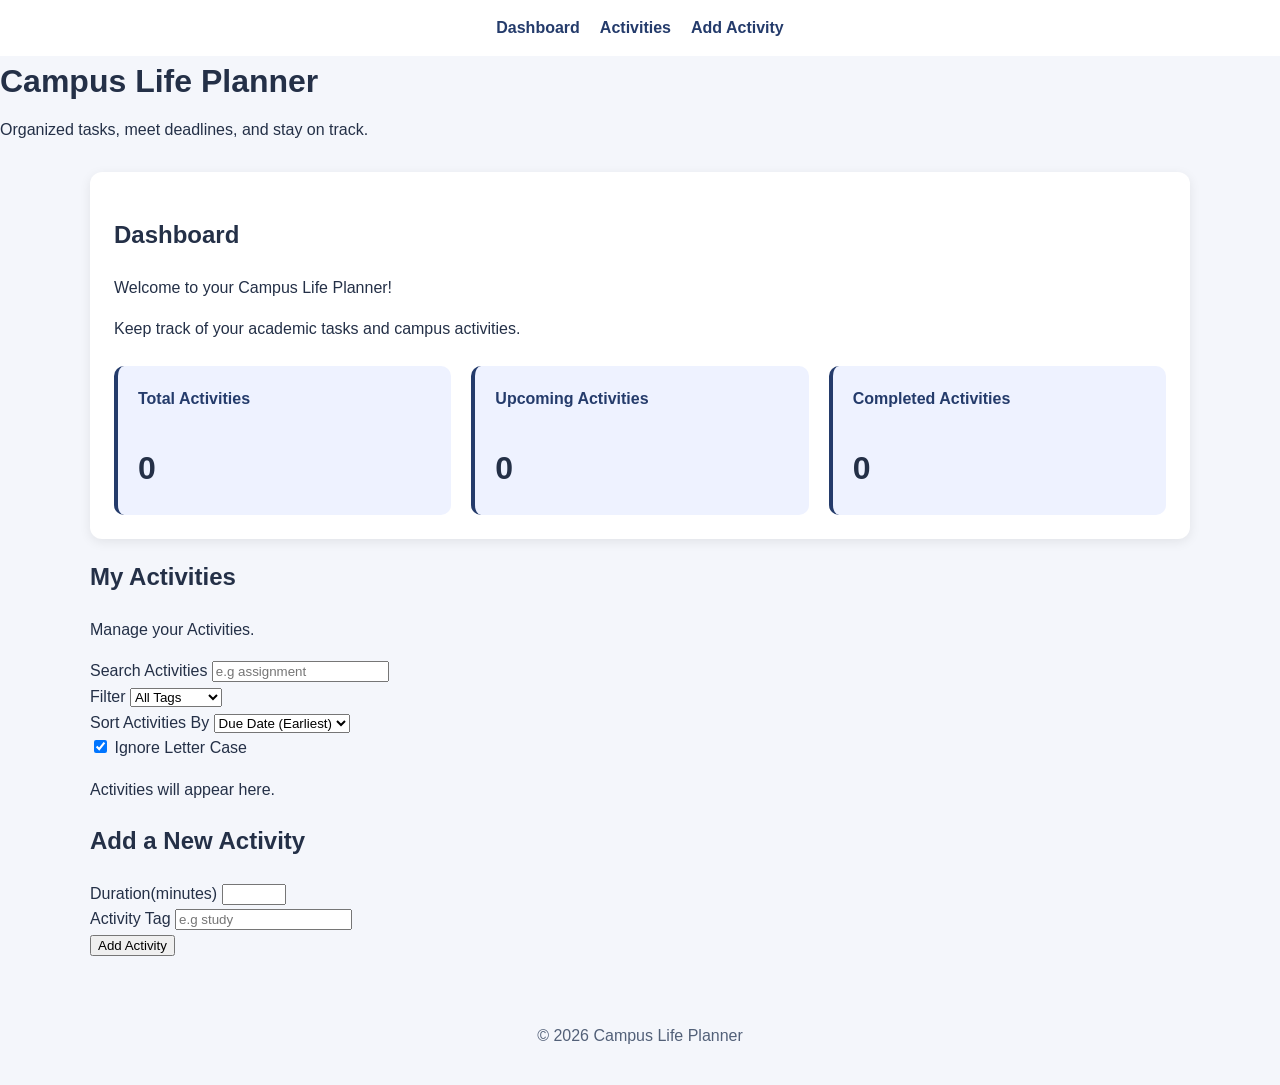
==== index.html @ 1c4ac727 "feat: add planner structure and Javascript foundation" ====
<!DOCTYPE html>
<html lang="en">
    <head>
    <meta charset="UTF-8">
    <meta name="viewport" content="width=device-width, initial-scale=1.0">
    <meta name="description" content="Campus Life Planner helps students organize tasks, deadlines, and campus events.">
    <title>Campus Life Planner</title>
<link rel="stylesheet" href="styles/style.css">
</head>
<body>
    <a class="skip-link" href="#main-content">Skip to the main content</a>
    <nav aria-label="Main navigation">
        <a href="#dashboard">Dashboard</a>
        <a href="#activities">Activities</a>
        <a href="#add-activity">Add Activity</a>
    </nav>
    <header>
        <h1>Campus Life Planner</h1>
        <p>Organized tasks, meet deadlines, and stay on track. </p>
    </header>
<main id="main-content">
    <section id="dashboard">
        <h2>Dashboard</h2>
        <p>Welcome to your Campus Life Planner!</p>
        <p>Keep track of your academic tasks and campus activities.</p>
   <div class="stats-container">
    <article class="stat-card">
<h3>Total Activities</h3>
<p id="total-activities">0</p>
    </article>
    <article class ="stat-card">
        <h3>Upcoming Activities</h3>
        <p id="upcoming-activities">0</p>
    </article>
    <article class="stat-card">
        <h3>Completed Activities</h3>
        <p id="completed-activities">0</p>
    </article>
   </div>
    </section>
    <section id="activities">
        <h2>My Activities</h2>
        <p>Manage your Activities.</p>
        <div class="activity-controls">
            <div class="form-group">
                <label for ="search-input">Search Activities</label>
                <input type="search" id="search-input" placeholder="e.g assignment">
            </div>
            <div class="form-group">
                <label for="tag-filter">Filter</label>
                <select id="tag-filter">
                    <option value="">All Tags</option>
                    <option value="Study">Study</option>
                    <option value="Assignment">Assignment</option>
                    <option value="Event">Event</option>
                    <option value="Personal">Personal</option>
                </select>
            </div>
            <div class="form-group">
                <label for="sort-by">Sort Activities By</label>
                <select id="sort-by">
                    <option value="dueDate-asc">Due Date (Earliest)</option>
                    <option value="dueDate-desc">Due Date(Latest)</option>
                    <option value="title-asc">Title(A-Z)</option>
                    <option value="title-desc">Title(Z-A)</option>
                    <option value="duration-asc">Duration(Shortest)</option>
                    <option value="duration-desc">Duration(Longest)</option>
                </select>
            </div>
            <div class="form-group">
                <input type="checkbox" id="case-insensitive" checked
>
            <label for="case-insensitive">Ignore Letter Case</label> 
           </div>
           <div id="search-status" role="status" aria-live="polite"></div>
        </div>
        <div class="activities-list">
            <p>Activities will appear here.</p>
        </div>
    </section>
       <section id="add-activity">
                <h2> Add a New Activity</h2>
<form id="activity-form">
    <div class="form-group">
        <label for="duration">Duration(minutes)</label>
        <input type="number" id="duration" name="duration" min="1" max="1440" step="1" required>
    </div>
    <div class="form-group">
        <label for="tag">Activity Tag</label>
        <input type="text" id="tag" name="tag" placeholder="e.g study" required>
    </div>
    <button type="submit">Add Activity</button>
</form>
</main>
<footer>
<p>&copy; 2026 Campus Life Planner</p>
</footer>
<script type="module" src="scripts/main.js"></script>
</body>
</html>
---- styles/style.css ----
*{
    box-sizing:border-box;
}
body{
    margin:0;
font-family:Arial,sans-serif;
background-color:#f4f6fb;
color:#243047;
line-height:1.6;
}
 header h1{
    margin:0 0 10px;
    font-size:2rem;
 }
 header p{
    margin:0;
 }
  main {
    width:90%;
    max-width:1100px;
    margin:30px auto;
  }
  #dashboard {
    background-color:white;
    padding:24px;
    border-radius:12px;
    box-shadow:0 3px 12px rgba(0,0,0,0.08);
  }
   footer{
    text-align:center;
    padding:20px;
    color:#526078;
   }
   .stats-container{
    display:flex;
    flex-wrap:wrap;
    gap:20px;
    margin-top:24px;
   }
   .stat-card{
    flex:1 1 200px;
    background-color:#eef2ff;
    padding:20px;
    border-radius:10px;
    border-left:4px solid #243b6b;
    transition:transform 0.2s ease,box-shadow 0.2s ease;
   }
   .stat-card:hover {
    transform:translateY(-3px);
    box-shadow:0 5px 12px rgba(0,0,0,0,0.1);
   }
   .stat-card h3{
    margin-top:0;
    font-size:1rem;
    color:#243b6b;
   }
   .stat-card p{
    margin-bottom:0;
    font-size:2rem;
    font-weight:bold;
   }
   nav{
    display:flex;
    flex-wrap:wrap;
    justify-content:center;
    gap:20px;
    padding:15px;
    background-color:#ffffff;
   }
   nav a{
    color:#243b6b;
    text-decoration:none;
    font-weight:bold;
   }
   nav a:hover,
   nav a:focus{
    text-decoration:underline;
   }
   .skip-link{
    position:absolute;
    top:-100px;
    left:10px;
    background-color:#243b6b;
    color:#ffffff;
    padding:10px 15px;
    z-index:1000px;
   }
   .skip-link:focus{
    top:10px;
   }
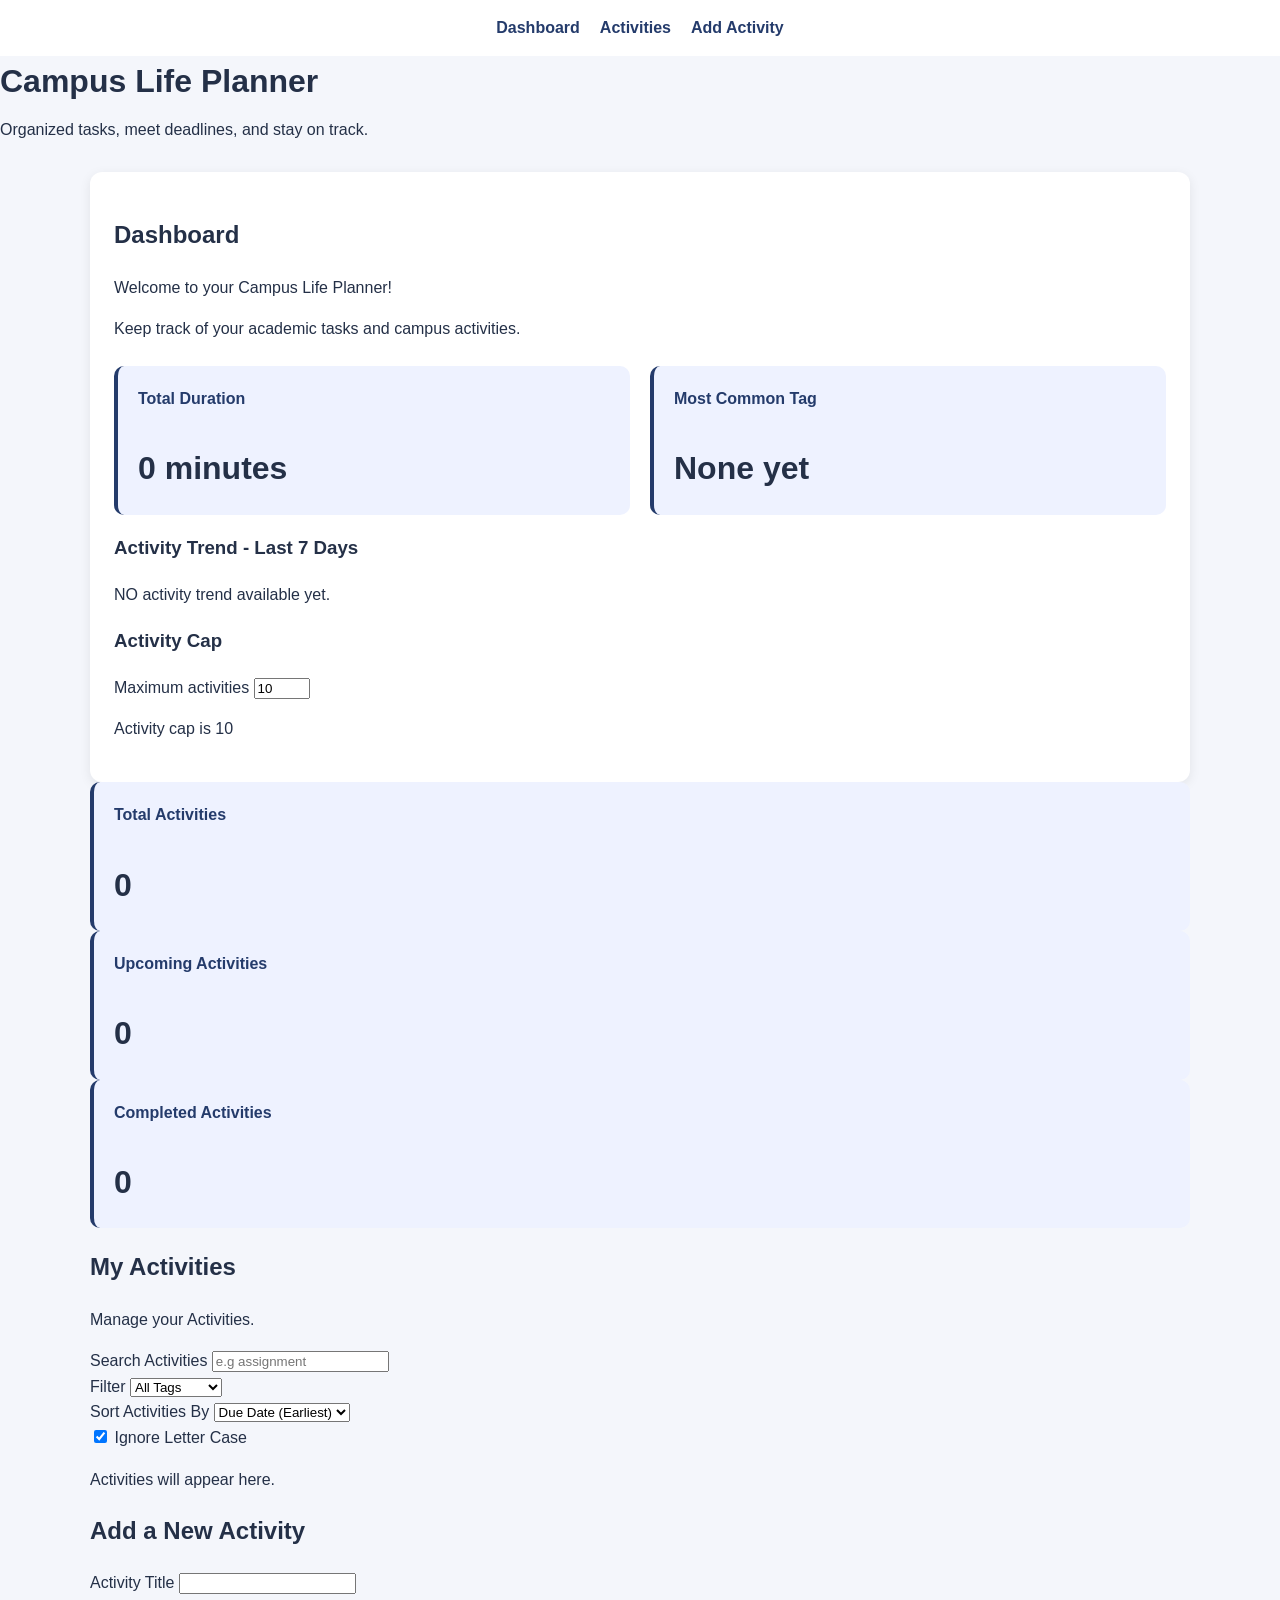
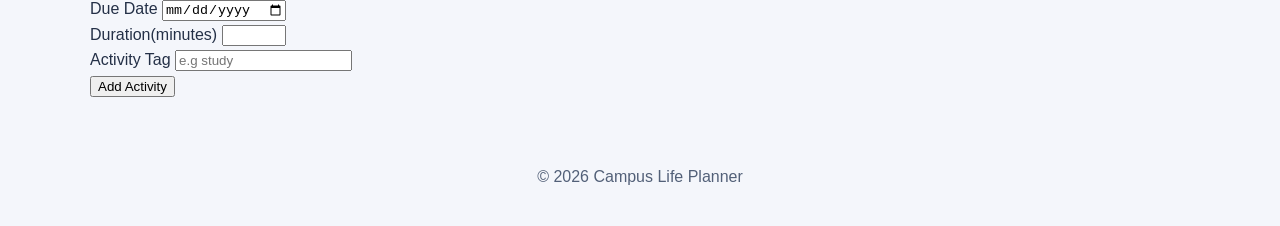
==== commit 2e47bc6c: "feat:add dashboard statistics and activity cap" ====
--- a/index.html
+++ b/index.html
@@ -24,6 +24,30 @@
         <p>Welcome to your Campus Life Planner!</p>
         <p>Keep track of your academic tasks and campus activities.</p>
    <div class="stats-container">
+    <article class="stat-card">
+        <h3>Total Duration</h3>
+        <p id="total-duration">0 minutes</p>
+    </article>
+    <article class="stat-card">
+        <h3>Most Common Tag</h3>
+<p id="top-tag">None yet</p>
+    </article>
+    </div>
+    <div class="trend-card">
+        <h3>Activity Trend - Last 7 Days</h3>
+        <p id="weekly-trend">NO activity trend available yet.</p>
+    </div>
+    <div class="cap-card">
+        <h3>Activity Cap</h3>
+        <div class="form-group">
+            <label for="activity-cap">Maximum activities</label>
+            <input type="number"  id="activity-cap" min="1" max="100" step="1" value="10">
+        </div>
+        <p id="cap-status" role="status" aria-live="polite">Activity cap is 10</p>
+        <p id="cap-alert" role="alert" aria-live="assertive" hidden></p>
+    </div>
+    </section>
+
     <article class="stat-card">
 <h3>Total Activities</h3>
 <p id="total-activities">0</p>
@@ -82,6 +106,14 @@
                 <h2> Add a New Activity</h2>
 <form id="activity-form">
     <div class="form-group">
+        <label for="title">Activity Title</label>
+        <input type="text" id="title" name="title" minlength="3" maxlength="100" required>
+        </div>
+        <div class="form-group">
+            <label for="dueDate">Due Date</label>
+            <input type="date" id="dueDate" name="dueDate" required>
+            </div>
+        <div class="form-group">
         <label for="duration">Duration(minutes)</label>
         <input type="number" id="duration" name="duration" min="1" max="1440" step="1" required>
     </div>
@@ -91,6 +123,7 @@
     </div>
     <button type="submit">Add Activity</button>
 </form>
+</section>
 </main>
 <footer>
 <p>&copy; 2026 Campus Life Planner</p>
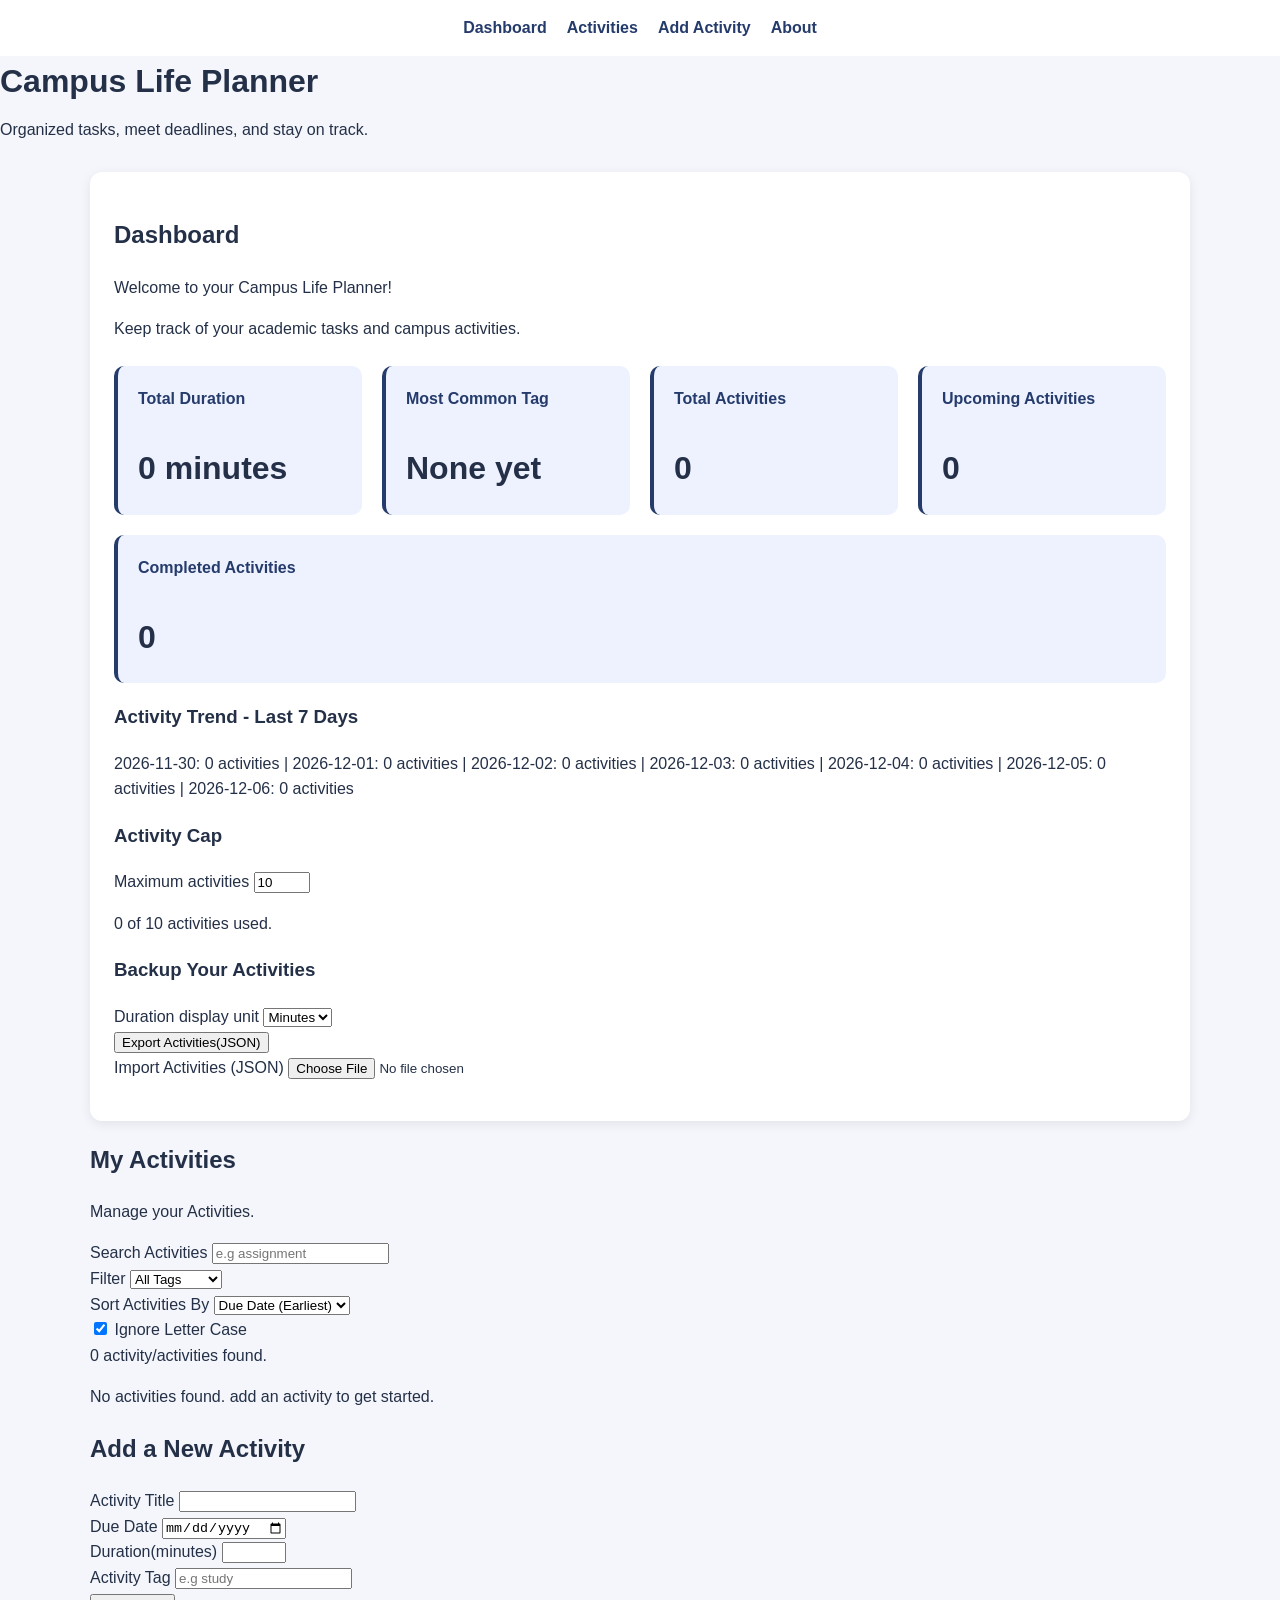
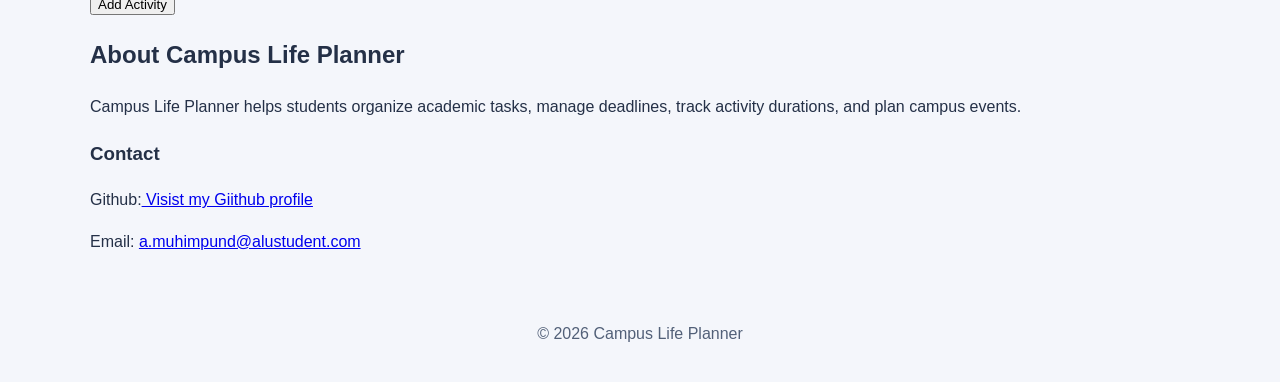
==== commit 982078bd: "Add activity editing, deletion, validation, and seed data" ====
--- a/index.html
+++ b/index.html
@@ -13,6 +13,7 @@
         <a href="#dashboard">Dashboard</a>
         <a href="#activities">Activities</a>
         <a href="#add-activity">Add Activity</a>
+        <a href="#about">About</a>
     </nav>
     <header>
         <h1>Campus Life Planner</h1>
@@ -32,6 +33,18 @@
         <h3>Most Common Tag</h3>
 <p id="top-tag">None yet</p>
     </article>
+  <article class="stat-card">
+    <h3>Total Activities</h3>
+    <p id="total-activities">0</p>
+  </article>  
+  <article class="stat-card">
+    <h3>Upcoming Activities</h3>
+    <p id="upcoming-activities">0</p>
+  </article>
+  <article class="stat-card">
+    <h3>Completed Activities</h3>
+    <p id="completed-activities">0</p>
+  </article>
     </div>
     <div class="trend-card">
         <h3>Activity Trend - Last 7 Days</h3>
@@ -46,21 +59,25 @@
         <p id="cap-status" role="status" aria-live="polite">Activity cap is 10</p>
         <p id="cap-alert" role="alert" aria-live="assertive" hidden></p>
     </div>
-    </section>
+    <div class="data-controls">
+        <h3>Backup Your Activities</h3>
+        <div class="form-group">
+            <label for="duration-unit">Duration display unit</label>
+            <select id ="duration-unit">
+                <option value="minutes">Minutes</option>
+                <option value="hours">Hours</option>
+            </select>
+        </div>
+    <button type="button" id="export-button">
+        Export Activities(JSON)
+    </button>
+    <div class ="form-group">
+        <label for ="import-file">Import Activities (JSON)</label>
+        <input type ="file" id="import-file" accept=".json,application/json">
 
-    <article class="stat-card">
-<h3>Total Activities</h3>
-<p id="total-activities">0</p>
-    </article>
-    <article class ="stat-card">
-        <h3>Upcoming Activities</h3>
-        <p id="upcoming-activities">0</p>
-    </article>
-    <article class="stat-card">
-        <h3>Completed Activities</h3>
-        <p id="completed-activities">0</p>
-    </article>
-   </div>
+    </div>
+    <p id="data-status" role="status" aria-live="polite" ></p>
+    </div>
     </section>
     <section id="activities">
         <h2>My Activities</h2>
@@ -124,6 +141,15 @@
     <button type="submit">Add Activity</button>
 </form>
 </section>
+<section id="about">
+    <h2>About Campus Life Planner</h2>
+    <p>
+        Campus Life Planner helps students organize academic tasks, manage deadlines, track activity durations, and plan campus events. 
+    </p>
+    <h3>Contact</h3>
+    <p> Github:<a href="https://github.com/Annualite1" target="_blank" rel="noopener noreferrer"> Visist my Giithub profile</a></p>
+    <p> Email: <a href="mailto:a.muhimpund@alustudent.com">a.muhimpund@alustudent.com</a></p>
+</section>
 </main>
 <footer>
 <p>&copy; 2026 Campus Life Planner</p>
--- a/styles/style.css
+++ b/styles/style.css
@@ -47,7 +47,7 @@
    }
    .stat-card:hover {
     transform:translateY(-3px);
-    box-shadow:0 5px 12px rgba(0,0,0,0,0.1);
+    box-shadow:0 5px 12px rgba(0,0,0,0.1);
    }
    .stat-card h3{
     margin-top:0;
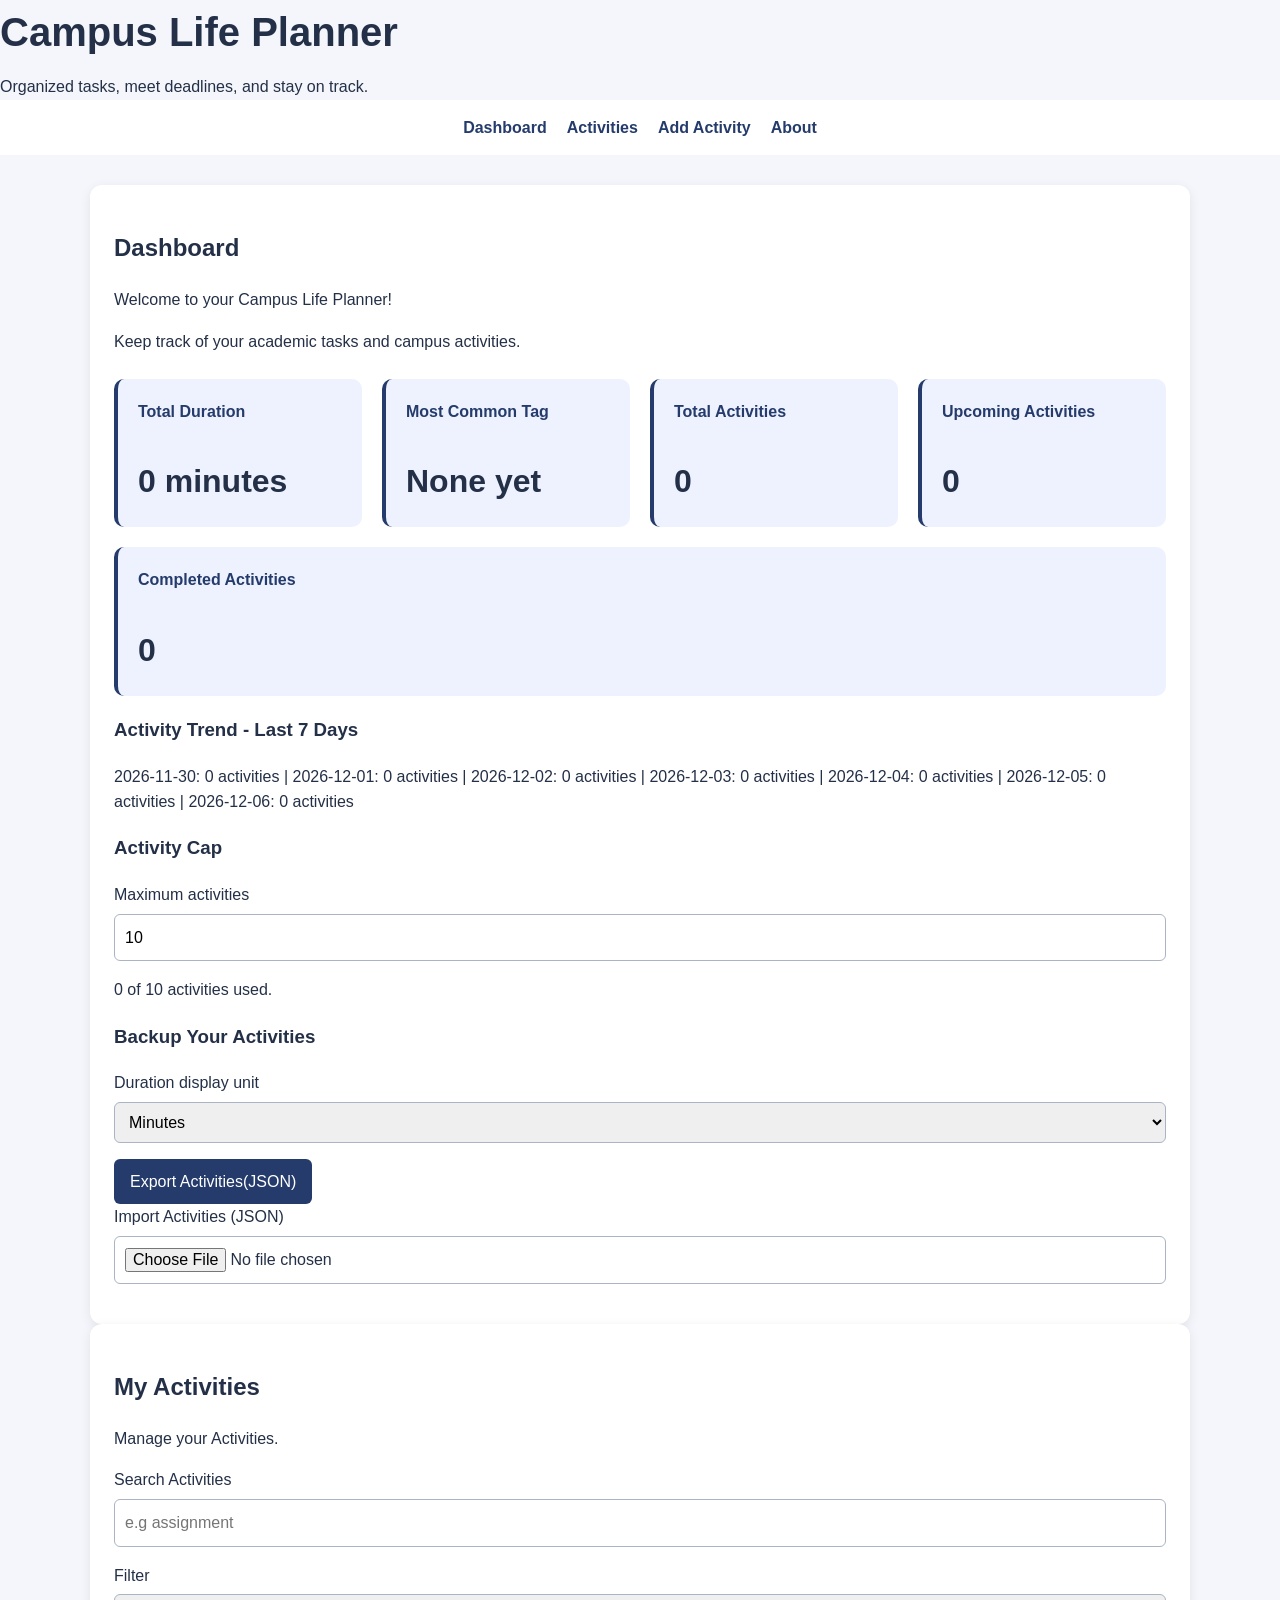
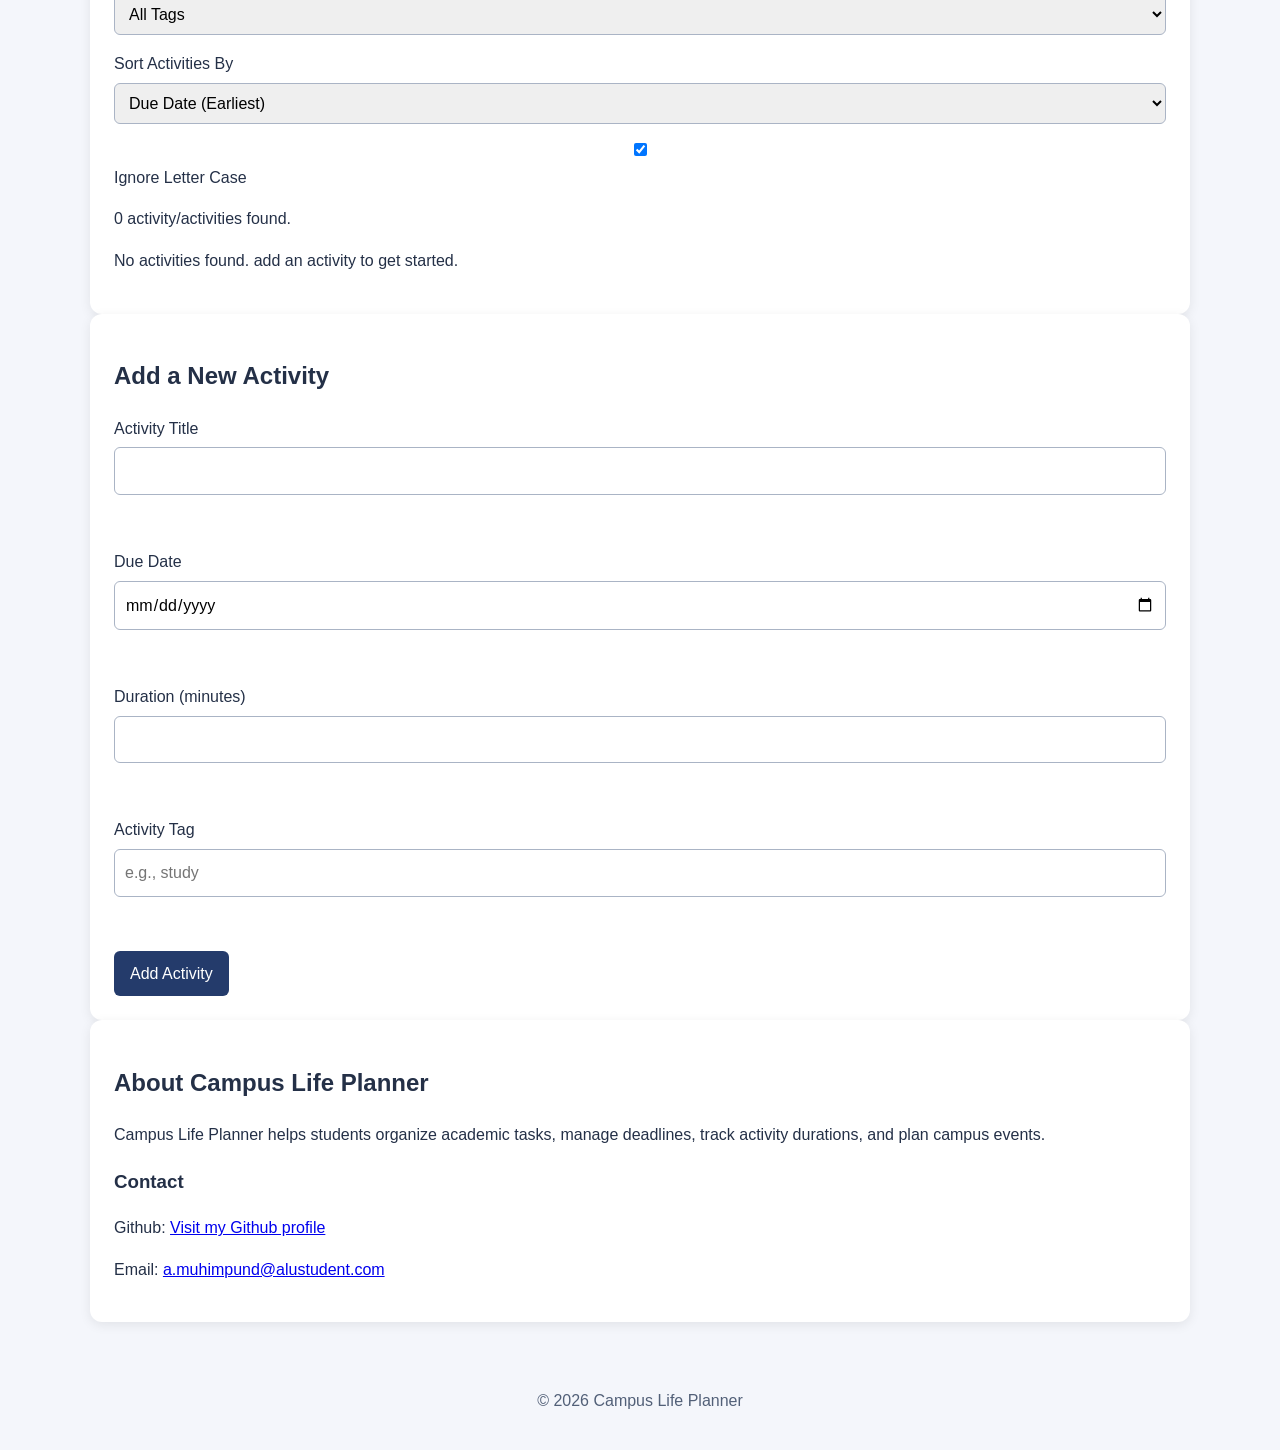
==== commit 3af945ac: "Improve validation, documentation, and repository setup" ====
--- a/index.html
+++ b/index.html
@@ -9,16 +9,16 @@
 </head>
 <body>
     <a class="skip-link" href="#main-content">Skip to the main content</a>
+    <header>
+        <h1>Campus Life Planner</h1>
+        <p>Organized tasks, meet deadlines, and stay on track.</p>
+    </header>
     <nav aria-label="Main navigation">
         <a href="#dashboard">Dashboard</a>
         <a href="#activities">Activities</a>
         <a href="#add-activity">Add Activity</a>
         <a href="#about">About</a>
     </nav>
-    <header>
-        <h1>Campus Life Planner</h1>
-        <p>Organized tasks, meet deadlines, and stay on track. </p>
-    </header>
 <main id="main-content">
     <section id="dashboard">
         <h2>Dashboard</h2>
@@ -76,7 +76,7 @@
         <input type ="file" id="import-file" accept=".json,application/json">
 
     </div>
-    <p id="data-status" role="status" aria-live="polite" ></p>
+    <p id="data-status" role="status" aria-live="polite"></p>
     </div>
     </section>
     <section id="activities">
@@ -109,34 +109,37 @@
                 </select>
             </div>
             <div class="form-group">
-                <input type="checkbox" id="case-insensitive" checked
->
+                <input type="checkbox" id="case-insensitive" checked>
             <label for="case-insensitive">Ignore Letter Case</label> 
            </div>
            <div id="search-status" role="status" aria-live="polite"></div>
         </div>
-        <div class="activities-list">
+        <div class="activities-list" aria-label="Your activities">
             <p>Activities will appear here.</p>
         </div>
     </section>
        <section id="add-activity">
                 <h2> Add a New Activity</h2>
-<form id="activity-form">
+<form id="activity-form" novalidate>
     <div class="form-group">
         <label for="title">Activity Title</label>
         <input type="text" id="title" name="title" minlength="3" maxlength="100" required>
+        <p id="title-error" class="field-error"></p>
         </div>
         <div class="form-group">
             <label for="dueDate">Due Date</label>
-            <input type="date" id="dueDate" name="dueDate" required>
+            <input type="date" id="dueDate" name="dueDate" required aria-describedby="dueDate-error">
+            <p id="duedate-error" class="field-error"></p>
             </div>
         <div class="form-group">
-        <label for="duration">Duration(minutes)</label>
-        <input type="number" id="duration" name="duration" min="1" max="1440" step="1" required>
+        <label for="duration">Duration (minutes)</label>
+        <input type="number" id="duration" name="duration" min="1" max="1440" step="1" required aria-describedby="duration-error">
+        <p id="duration-error" class ="field-error"></p>
     </div>
     <div class="form-group">
         <label for="tag">Activity Tag</label>
-        <input type="text" id="tag" name="tag" placeholder="e.g study" required>
+        <input type="text" id="tag" name="tag" placeholder="e.g., study" required aria-describedby="tag-error">
+        <p id="tag-error" class ="field-error"></p>
     </div>
     <button type="submit">Add Activity</button>
 </form>
@@ -147,7 +150,7 @@
         Campus Life Planner helps students organize academic tasks, manage deadlines, track activity durations, and plan campus events. 
     </p>
     <h3>Contact</h3>
-    <p> Github:<a href="https://github.com/Annualite1" target="_blank" rel="noopener noreferrer"> Visist my Giithub profile</a></p>
+    <p>Github: <a href="https://github.com/Annualite1" target="_blank" rel="noopener noreferrer"> Visit my Github profile</a></p>
     <p> Email: <a href="mailto:a.muhimpund@alustudent.com">a.muhimpund@alustudent.com</a></p>
 </section>
 </main>
--- a/styles/style.css
+++ b/styles/style.css
@@ -47,7 +47,7 @@
    }
    .stat-card:hover {
     transform:translateY(-3px);
-    box-shadow:0 5px 12px rgba(0,0,0,0.1);
+    box-shadow:0 5px 12px rgba(0,0,0,0,0.1);
    }
    .stat-card h3{
     margin-top:0;
@@ -83,8 +83,97 @@
     background-color:#243b6b;
     color:#ffffff;
     padding:10px 15px;
-    z-index:1000px;
+    z-index: 1000;
    }
    .skip-link:focus{
-    top:10px;
-   }+    top:10px
+   }
+   @media (min-width: 768px) {
+    main {
+        width: 88%;
+    }
+    header h1 {
+        font-size: 2.5rem;
+    }
+    .stas-container {
+        gap: 24px;
+    }
+   }
+   @media (max-width: 480px) {
+    main {
+        width: 94%;
+        margin: 16px auto;
+    }
+    #dashboard {
+        padding: 16px;
+    }
+    nav {
+        gap: 12px;
+    }
+    header h1 {
+        font-size: 1.7rem;
+    }
+    .stat-card {
+        flex-basis: 100%
+    }
+   }
+   #activities,
+   #add-activity,
+   #about {
+    background-color: #ffffff;
+    padding: 24px;
+    border-radius: 12px;
+    box-shadow: 0 3px 12px rgba(0, 0, 0, 0.08);
+   }
+   .form-group {
+     display: flex;
+     flex-direction: column;
+     gap: 6px;
+     margin-bottom: 16px;
+   }
+   input,
+   select,
+   button {
+    font: inherit;
+    max-width: 100%;
+   }
+   input,
+   select {
+    padding: 10px;
+    border: 1px solid #aab4c5;
+    border-radius: 6px;
+   }
+   button {
+    padding: 10px 16px;
+    border: none;
+    border-radius: 6px;
+    background-color: #243b6b;
+    color: #ffffff;
+    cursor: pointer;
+    transition: background-color 0.2s ease;
+   }
+   button:hover {
+    background-color: #172849;
+   }
+   button:focus-visible,
+   a:focus-visisble,
+   input:focus-visisble,
+   select:focus-visible {
+    outline: 3px solid #e09f3e;
+    outline-offset: 3px;
+   }
+   .activity-card {
+    margin-top: 16px;
+    padding: 16px;
+    border: 1px solid #d8deea;
+    border-radius: 8px;
+    background-color: #ffffff;
+   }
+   .activity-card button {
+    margin: 4px 8px 4px 0;
+   }
+   .activity-controls {
+    display:flex;
+    flex-direction: column;
+   }
+   
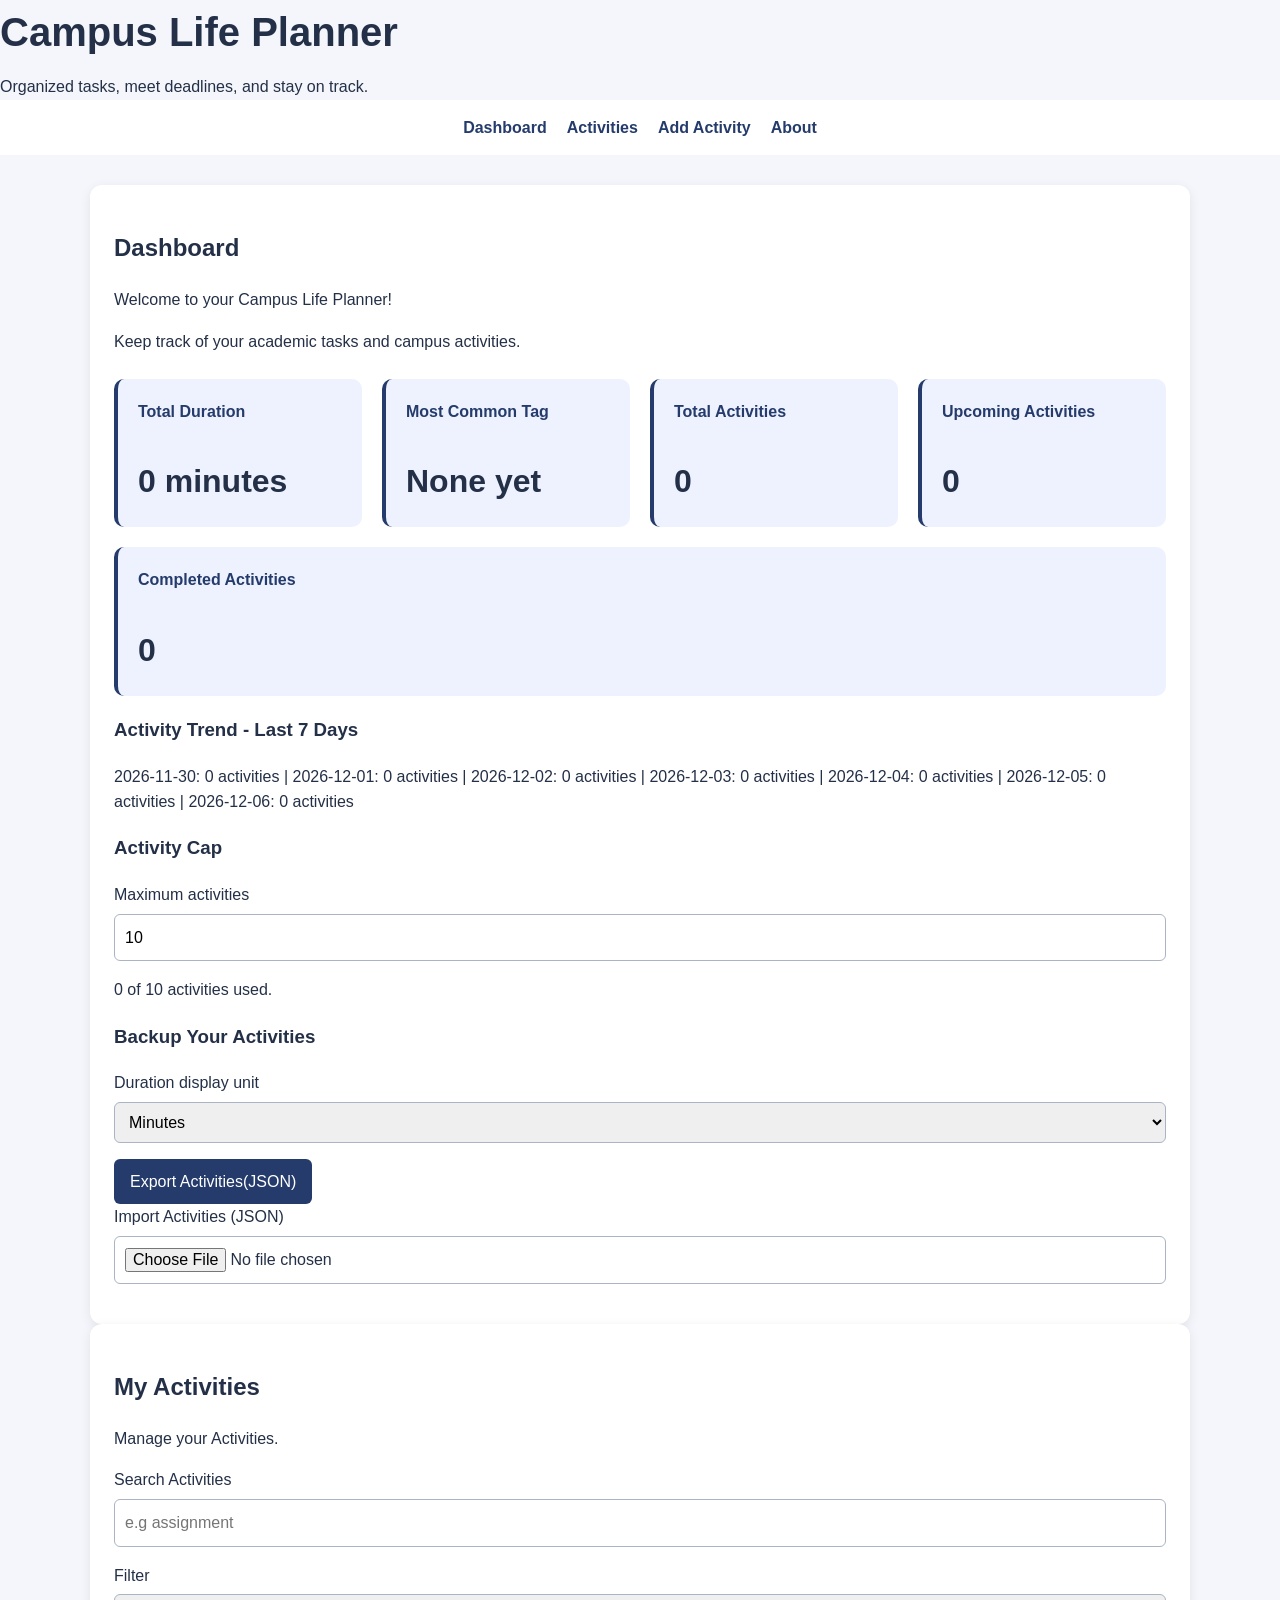
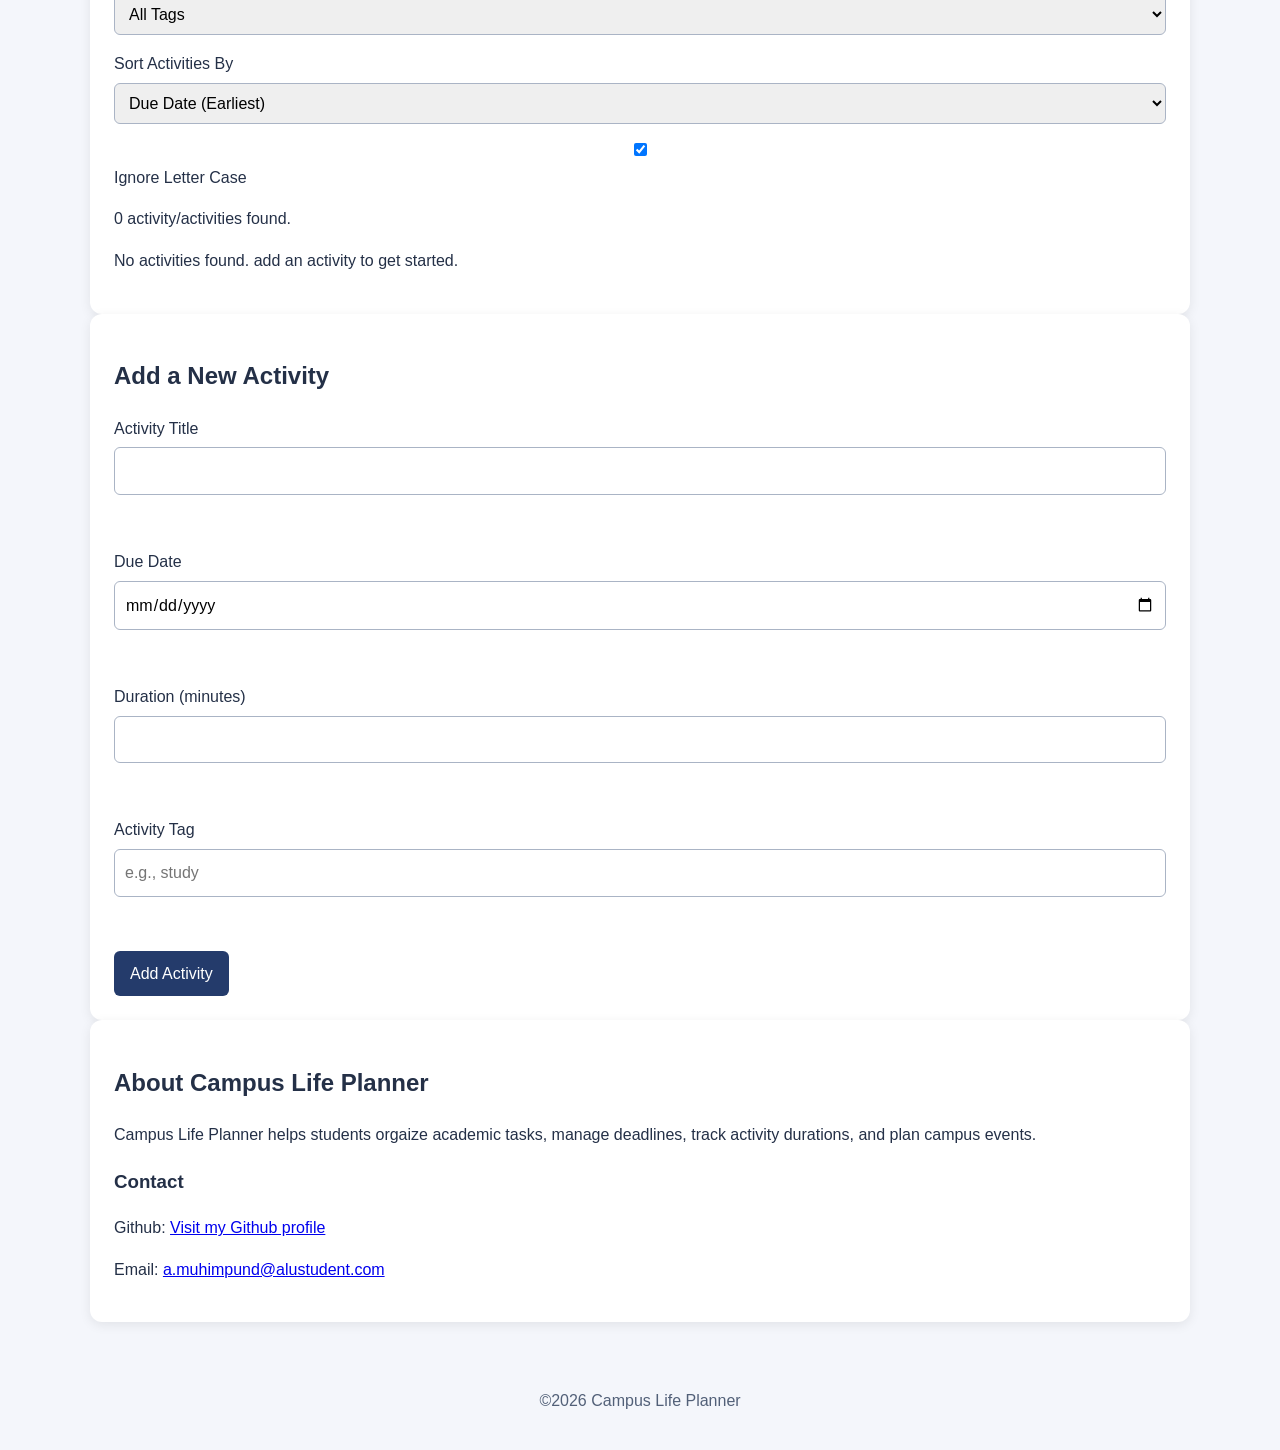
==== commit e4bd780a: "Updated index.html" ====
--- a/index.html
+++ b/index.html
@@ -1,11 +1,11 @@
 <!DOCTYPE html>
-<html lang="en">
-    <head>
+<html lang ="en">
+<head>
     <meta charset="UTF-8">
     <meta name="viewport" content="width=device-width, initial-scale=1.0">
     <meta name="description" content="Campus Life Planner helps students organize tasks, deadlines, and campus events.">
     <title>Campus Life Planner</title>
-<link rel="stylesheet" href="styles/style.css">
+      <link rel="stylesheet" href="styles/style.css">
 </head>
 <body>
     <a class="skip-link" href="#main-content">Skip to the main content</a>
@@ -141,22 +141,23 @@
         <input type="text" id="tag" name="tag" placeholder="e.g., study" required aria-describedby="tag-error">
         <p id="tag-error" class ="field-error"></p>
     </div>
-    <button type="submit">Add Activity</button>
-</form>
-</section>
-<section id="about">
+   <button type="submit">Add Activity</button>
+   </form>
+   </section>
+   <section id="about">
     <h2>About Campus Life Planner</h2>
     <p>
-        Campus Life Planner helps students organize academic tasks, manage deadlines, track activity durations, and plan campus events. 
-    </p>
-    <h3>Contact</h3>
-    <p>Github: <a href="https://github.com/Annualite1" target="_blank" rel="noopener noreferrer"> Visit my Github profile</a></p>
-    <p> Email: <a href="mailto:a.muhimpund@alustudent.com">a.muhimpund@alustudent.com</a></p>
-</section>
-</main>
-<footer>
-<p>&copy; 2026 Campus Life Planner</p>
-</footer>
-<script type="module" src="scripts/main.js"></script>
-</body>
-</html>+        Campus Life Planner helps students orgaize academic tasks, manage deadlines, track activity durations, and plan campus events.</p>
+        <h3>Contact</h3>
+        <p>Github: <a href="https://github.com/Annualite1" target="_blank" rel="noopener noreferrer">Visit my Github profile</a></p>
+        <p>Email: <a href="mailto:a.muhimpund@alustudent.com">a.muhimpund@alustudent.com</a></p>
+
+   </section>
+   </main>
+   <footer>
+    <p>&copy;2026 Campus Life Planner</p>
+
+   </footer>
+   <script type="module" src="scripts/main.js"></script>
+   </body>
+   </html>
